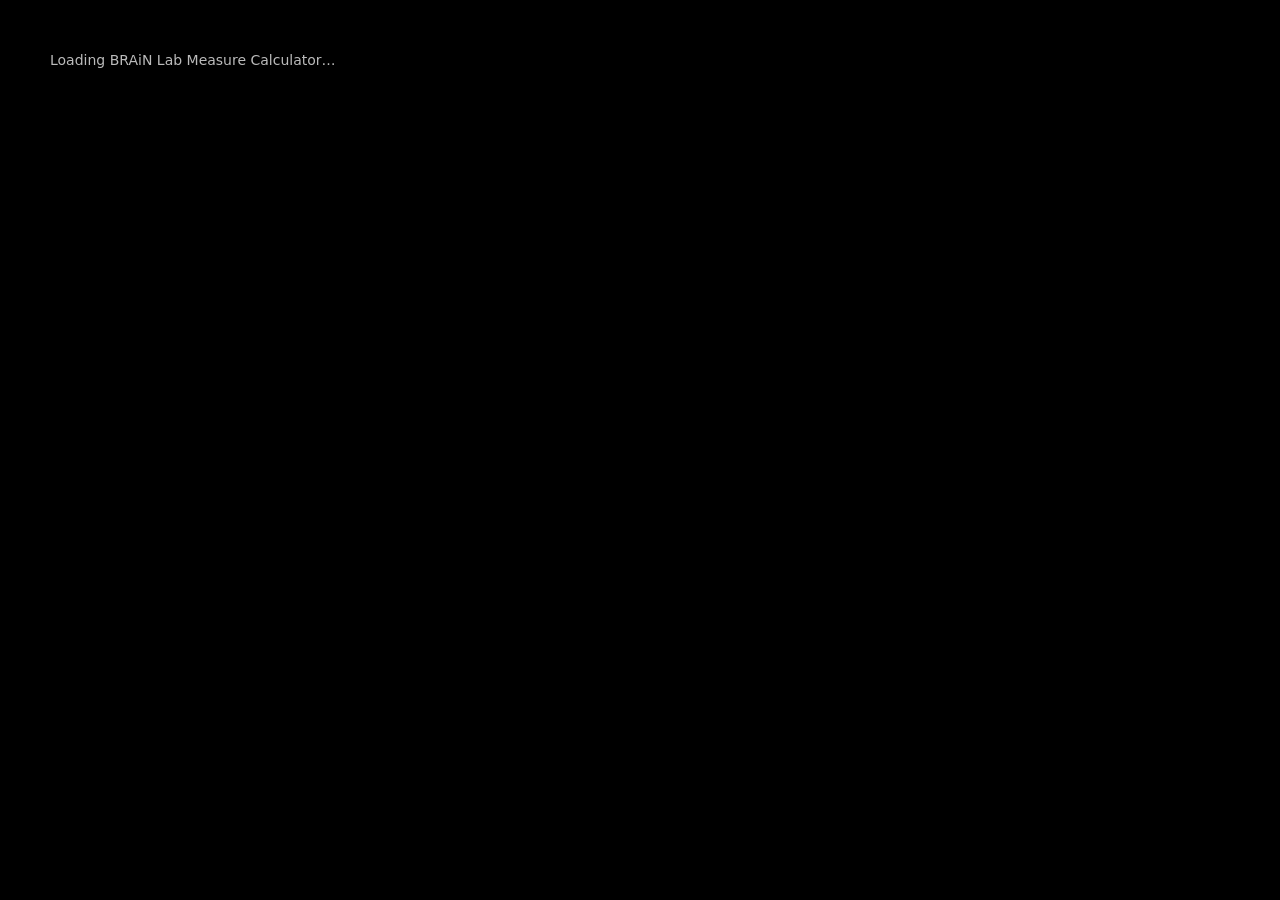
==== index.html @ 39f13817 "Add files via upload" ====
<!doctype html><html lang="en"><head><meta charset="utf-8"><meta name="viewport" content="width=device-width,initial-scale=1"><meta name="color-scheme" content="dark"><title>BRAiN Lab Measure Calculator</title><link rel="stylesheet" href="styles.css"></head><body><div id="app"><div class="boot">Loading BRAiN Lab Measure Calculator…</div></div><script src="vendor/jszip.min.js"></script><script type="module" src="app.js"></script></body></html>
---- styles.css ----
:root{color-scheme:dark;--bg:#000;--panel:#101010;--raised:#1a1a1a;--line:#303030;--txt:#f2f2f5;--muted:#999;--purple:#b49aff;--cyan:#42dff5;--pink:#ff70b6;--amber:#ffcc61;--red:#ff7979}*{box-sizing:border-box}body{margin:0;background:var(--bg);color:var(--txt);font:14px/1.48 Inter,ui-sans-serif,system-ui,-apple-system,Segoe UI,sans-serif}button,input,select,textarea{font:inherit}button{cursor:pointer;color:inherit}button:disabled{opacity:.4;cursor:not-allowed}input,select,textarea{background:#191919;color:#fff;border:1px solid #444;border-radius:8px;padding:9px;min-width:0}input:focus,select:focus,textarea:focus,button:focus-visible{outline:2px solid var(--purple);outline-offset:2px}input[type=number]{width:115px}input[type=date]{width:160px}input[type=checkbox]{accent-color:var(--purple)}h1,h2,h3,p{margin:0}h1{font-size:25px;letter-spacing:-.6px}h2{font-size:19px;letter-spacing:-.4px}h3{font-size:14px}small,.muted{color:var(--muted)}.app{display:grid;grid-template-columns:210px minmax(0,1fr);min-height:100vh}.sidebar{background:#0c0c0c;border-right:1px solid var(--line);padding:18px 12px;position:sticky;top:0;height:100vh;overflow:auto}.brand{font-weight:800;font-size:21px;letter-spacing:-.8px;background:linear-gradient(90deg,#ff7979,#ffcc61,#42dff5,#b49aff);background-clip:text;color:transparent}.sidehead{font-size:10px;letter-spacing:1.6px;font-weight:800;color:#aaa;margin:25px 8px 9px}.sideitem{width:100%;text-align:left;border:1px solid transparent;background:transparent;padding:10px 12px;border-radius:9px;display:flex;justify-content:space-between;gap:5px}.sideitem:hover,.assessment:hover,.sessiontab:hover{background:#202020}.sideitem.active{background:#282034;border-color:#7252a4;color:#e5d6ff}.main{min-width:0}.topbar{position:sticky;top:0;z-index:10;display:flex;align-items:center;justify-content:space-between;gap:10px;background:#090909eF;border-bottom:1px solid var(--line);padding:12px 25px;backdrop-filter:blur(12px)}.topbar .actions{display:flex;gap:9px;align-items:center;flex-wrap:wrap}.page{padding:26px;max-width:1300px;margin:auto}.btn{border:1px solid #464646;background:#1c1c1c;padding:9px 13px;border-radius:9px;font-weight:650}.btn:hover{border-color:#888;background:#292929}.btn.primary{background:var(--purple);color:#0d0718;border-color:var(--purple)}.btn.cyan{background:var(--cyan);color:#00161b;border-color:var(--cyan)}.btn.danger{color:#ff9292;border-color:#753838}.btn.small{padding:5px 9px;font-size:12px}.btn.ghost{border:0;background:transparent;color:var(--purple)}.panel{border:1px solid var(--line);background:var(--panel);border-radius:14px;padding:19px;margin-top:17px}.panel h2{margin-bottom:12px}.flex{display:flex;gap:10px;align-items:center;flex-wrap:wrap}.between{justify-content:space-between}.stack{display:grid;gap:12px}.grid{display:grid;grid-template-columns:repeat(auto-fit,minmax(195px,1fr));gap:13px}.field{display:grid;gap:5px;min-width:0}.field label{font-size:12px;color:#b8b8b8}.field input,.field select,.field textarea{width:100%}.tag{display:inline-flex;align-items:center;border:1px solid #464646;border-radius:30px;padding:3px 9px;font-size:11px;white-space:nowrap}.tag.ok{color:var(--cyan);border-color:#235a63}.tag.warn{color:var(--amber);border-color:#635020}.tag.bad{color:var(--red);border-color:#713b3b}.tag.purple{color:var(--purple);border-color:#564575}.note{padding:11px 13px;background:#211c10;border:1px solid #584b2c;border-radius:10px;color:#ffdf96;font-size:12px}.hint{padding:11px 13px;background:#131b20;border:1px solid #2a4855;border-radius:10px;color:#9cdeec;font-size:12px}.sessiontab{border:1px solid #383838;border-radius:9px;background:#151515;padding:8px 13px}.sessiontab.active{border-color:var(--purple);color:var(--purple);background:#241d31}.progress{height:9px;background:#292929;border-radius:99px;overflow:hidden}.progress>div{height:100%;background:linear-gradient(90deg,var(--purple),var(--cyan));transition:width .2s}.assessment{width:100%;display:flex;justify-content:space-between;align-items:center;text-align:left;gap:10px;border:0;border-bottom:1px solid #282828;background:transparent;padding:12px 13px}.assessment:nth-child(even){background:#171717}.sectiontitle{color:var(--purple);margin:21px 0 7px;font-size:13px}.rowinputs{display:grid;grid-template-columns: minmax(110px,1fr) 130px;align-items:center;gap:10px;padding:9px 10px;border-bottom:1px solid #252525}.rowinputs:nth-child(even){background:#161616}.choices{display:flex;gap:5px;flex-wrap:wrap}.choice{background:#191919;border:1px solid #424242;border-radius:7px;padding:7px 9px;min-width:38px}.choice.selected{background:#3b2a52;border-color:var(--purple);color:#e5d5ff}.scoregrid{display:grid;grid-template-columns:repeat(auto-fit,minmax(155px,1fr));gap:9px}.score{background:#1c1c1c;border:1px solid #333;border-radius:10px;padding:12px}.score b{display:block;font-size:21px;color:var(--cyan)}.score small{display:block}.two{display:grid;grid-template-columns:repeat(2,minmax(0,1fr));gap:15px}.fivecols{display:grid;grid-template-columns:repeat(5,minmax(125px,1fr));gap:10px}.minicell{border:1px solid #343434;padding:8px;border-radius:8px;background:#161616}.minicell .choices{gap:2px}.minicell .choice{padding:5px;min-width:26px;font-size:11px}.divider{border:0;border-top:1px solid var(--line);margin:17px 0}.empty{padding:45px;text-align:center;color:#aaa}.checkrow{display:flex;align-items:center;gap:8px;padding:5px 0}.footer{font-size:11px;color:#777;margin:25px 0}.audiogram{max-width:800px;width:100%;background:white;border-radius:9px}.demo{color:var(--pink);font-weight:700}.modalback{position:fixed;inset:0;background:#000c;z-index:30;display:grid;place-items:center;padding:18px}.modal{width:min(800px,100%);max-height:90vh;overflow:auto;border:1px solid #565656;background:#151515;border-radius:16px;padding:24px}.tablewrap{overflow:auto}table{width:100%;border-collapse:collapse;font-size:12px}td,th{padding:8px;text-align:left;border-bottom:1px solid #353535}th{color:#bbb}.right{text-align:right}.boot{padding:50px;color:#bbb}.mono{font-variant-numeric:tabular-nums;font-family:ui-monospace,monospace}.rainbow{height:3px;background:linear-gradient(90deg,#ff7979,#ffcc61,#69dd7d,#42dff5,#b49aff,#ff70b6);border-radius:99px;margin:12px 0 20px}.screenonly{}@media(max-width:800px){.app{grid-template-columns:1fr}.sidebar{height:auto;position:static;max-height:175px;border-right:0;border-bottom:1px solid #333}.sidebar .sidehead{margin:8px}.participants{display:flex;gap:5px;overflow:auto}.sideitem{min-width:100px}.topbar{position:static;padding:12px}.page{padding:15px}.two{grid-template-columns:1fr}.fivecols{grid-template-columns:repeat(2,minmax(0,1fr))}.rowinputs{grid-template-columns:1fr}.topbar .actions{gap:4px}.btn{padding:7px 9px}}@media print{body{background:white;color:black}.sidebar,.topbar,.screenonly{display:none!important}.app{display:block}.page{padding:0}.panel{border:0} }

.brand{display:flex;align-items:center;gap:10px;line-height:1.15;font-size:14px}.brand-logo{width:47px;height:47px;object-fit:contain;flex-shrink:0}
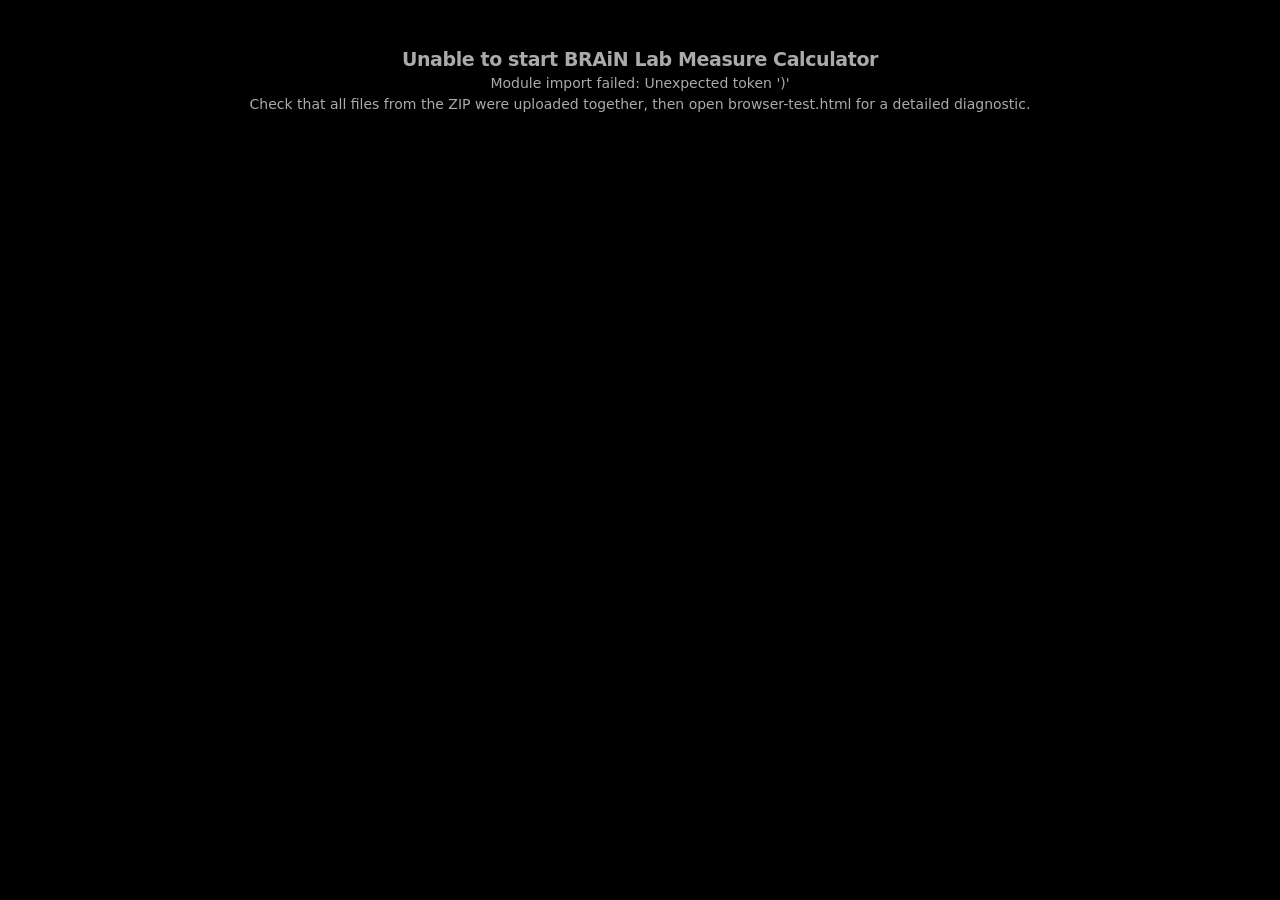
==== commit 66c92bcf: "Add files via upload" ====
--- a/index.html
+++ b/index.html
@@ -1 +1,11 @@
-<!doctype html><html lang="en"><head><meta charset="utf-8"><meta name="viewport" content="width=device-width,initial-scale=1"><meta name="color-scheme" content="dark"><title>BRAiN Lab Measure Calculator</title><link rel="stylesheet" href="styles.css"></head><body><div id="app"><div class="boot">Loading BRAiN Lab Measure Calculator…</div></div><script src="vendor/jszip.min.js"></script><script type="module" src="app.js"></script></body></html>
+<!doctype html><html lang="en"><head><meta charset="utf-8"><meta name="viewport" content="width=device-width,initial-scale=1"><meta name="color-scheme" content="dark"><title>BRAiN Lab Measure Calculator</title><link rel="stylesheet" href="styles.css"></head><body><div id="app"><div class="boot">Loading BRAiN Lab Measure Calculator…</div></div><script src="vendor/jszip.min.js"></script><script>
+(function(){
+  const boot=document.querySelector('#app');
+  const show=(message)=>{if(!boot || !boot.querySelector('.boot'))return;boot.innerHTML='';const wrap=document.createElement('div');wrap.className='empty';const h=document.createElement('h2');h.textContent='Unable to start BRAiN Lab Measure Calculator';const msg=document.createElement('p');msg.textContent=message;const hint=document.createElement('p');hint.textContent='Check that all files from the ZIP were uploaded together, then open browser-test.html for a detailed diagnostic.';wrap.append(h,msg,hint);boot.append(wrap)};
+  window.addEventListener('error',e=>show('Startup error: '+(e.message||'A required script could not load.')));
+  window.addEventListener('unhandledrejection',e=>show('Startup error: '+String(e.reason?.message||e.reason||'Unknown error')));
+  const fallback=setTimeout(()=>show('The application did not finish loading within 12 seconds. Open browser-test.html to diagnose the missing or blocked dependency.'),12000);
+  window.addEventListener('braincalc-ready',()=>clearTimeout(fallback),{once:true});
+  window.braincalcStartupError=show;
+})();
+</script><script type="module">import('./app.js').catch(e=>window.braincalcStartupError?.('Module import failed: '+e.message));</script></body></html>
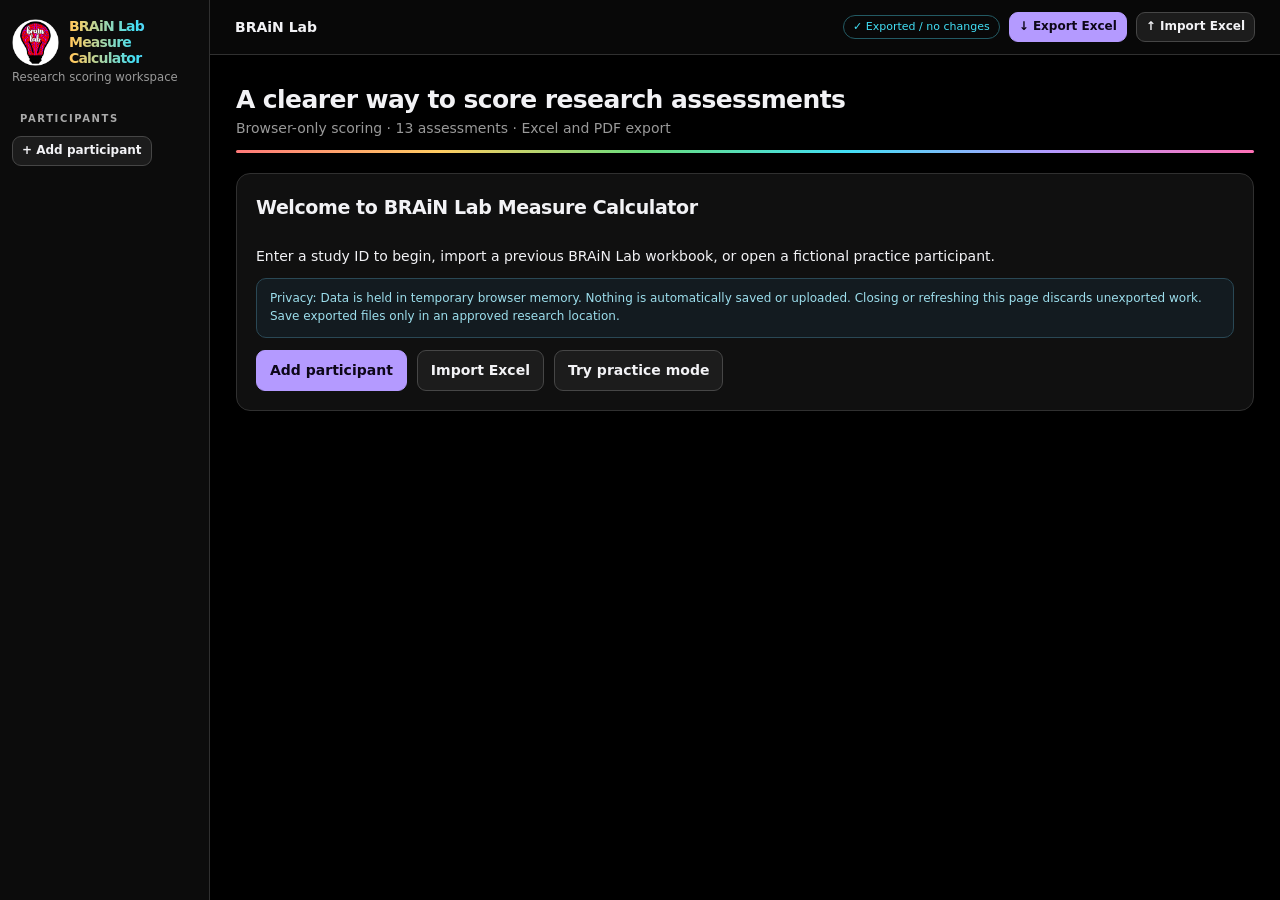
==== commit 09e189f8: "Add files via upload" ====
--- a/index.html
+++ b/index.html
@@ -8,4 +8,4 @@
   window.addEventListener('braincalc-ready',()=>clearTimeout(fallback),{once:true});
   window.braincalcStartupError=show;
 })();
-</script><script type="module">import('./app.js').catch(e=>window.braincalcStartupError?.('Module import failed: '+e.message));</script></body></html>
+</script><script type="module">import('./app.js?v=1.1.3').catch(e=>window.braincalcStartupError?.('Module import failed: '+e.message));</script></body></html>
